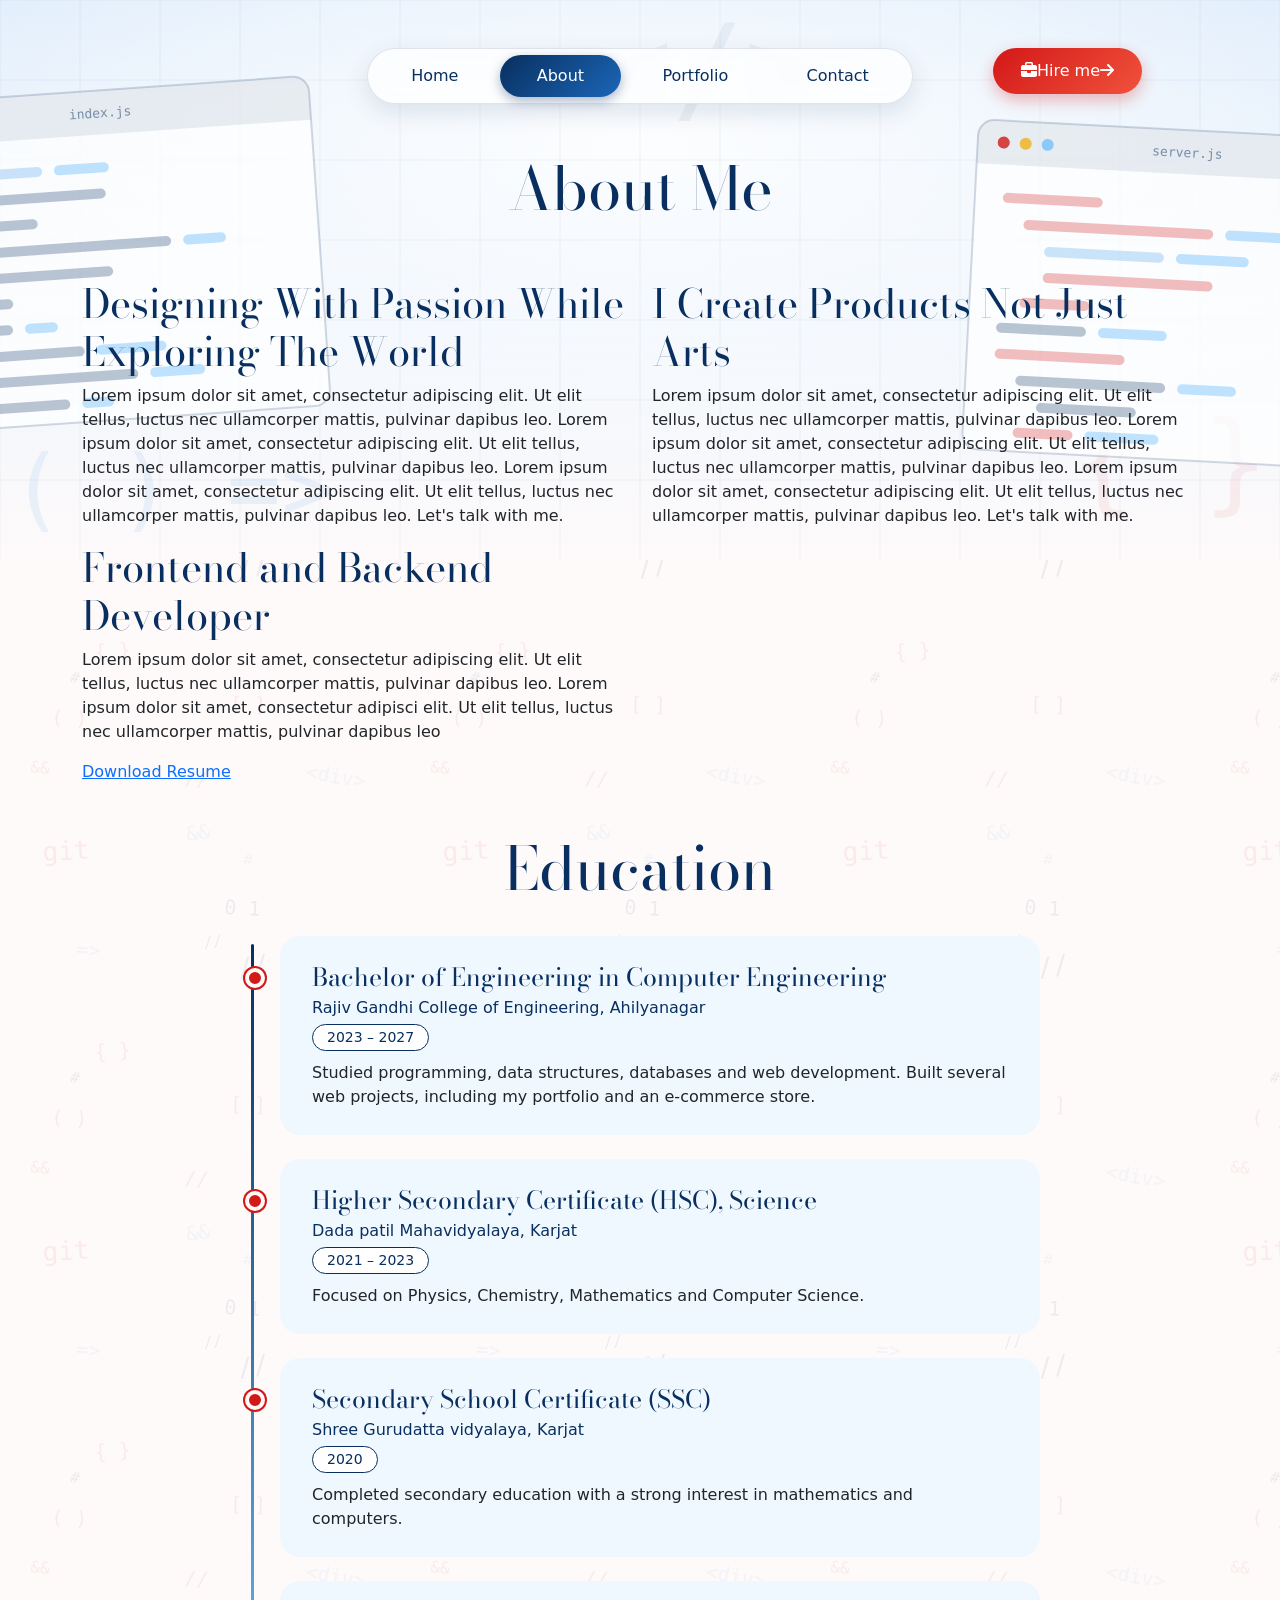
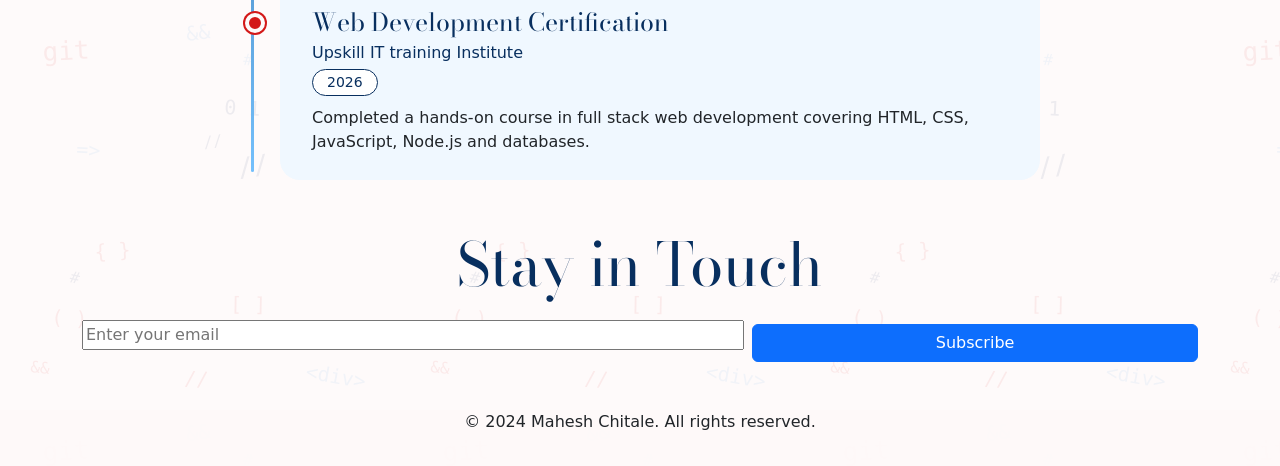
==== about.html @ 7a9d7ed0 "Add files via upload" ====
<!DOCTYPE html>
<html lang="en">

<head>
    <meta charset="UTF-8">
    <meta name="viewport" content="width=device-width, initial-scale=1.0">
    <title>Document</title>
    <link href="https://fonts.googleapis.com/css2?family=Bodoni+Moda:wght@400;500&display=swap" rel="stylesheet">
    <link href="https://cdn.jsdelivr.net/npm/bootstrap@5.3.8/dist/css/bootstrap.min.css" rel="stylesheet">
    <link rel="stylesheet" href="background.css">
    <link rel="stylesheet" href="navbar.css">
    <link rel="stylesheet" href="https://cdnjs.cloudflare.com/ajax/libs/font-awesome/6.7.2/css/all.min.css">

    <style>
        body {
            background-color: #FEFAFA;
            background-image: url("dev-hero.svg"), url("dev-pattern.svg");
            background-repeat: no-repeat, repeat;
            background-position: top center, 0 0;
            background-size: 100% 560px, 400px 400px;
        }

        /* keep text over the pattern easy to read */
        footer {
            background-color: rgba(254, 250, 250, 0.9);
            margin-top: 3rem;
            padding-bottom: 1rem;
        }

        @media (max-width: 767px) {
            body {
                background-size: auto 420px, 300px 300px;
            }
        }

        header .nav-pills {
            background: rgba(255, 255, 255, 0.75);
            backdrop-filter: blur(10px);
            -webkit-backdrop-filter: blur(10px);
            border: 1px solid rgba(8, 47, 95, 0.12);
            border-radius: 50rem;
            padding: 6px;
            gap: 4px;
            box-shadow: 0 8px 24px rgba(8, 47, 95, 0.12);
        }

        header .nav-pills .nav-link {
            color: #082F5F;
            font-weight: 500;
            border-radius: 50rem;
            padding: 9px 18px;
            transition: background-color .25s ease, color .25s ease, transform .25s ease;
        }

        header .nav-pills .nav-link:hover {
            background-color: #dcebfb;
            color: #082F5F;
            transform: translateY(-1px);
        }

        /* active page */
        header .nav-pills .nav-link.active {
            background: linear-gradient(135deg, #082F5F 0%, #1b66b8 100%);
            color: #fff;
            box-shadow: 0 4px 12px rgba(8, 47, 95, 0.35);
        }

        header .nav-pills .nav-link:focus-visible {
            outline: 3px solid #74c0fc;
            outline-offset: 2px;
        }

        /* Hire me button */
        header .btn-hire {
            background: linear-gradient(135deg, #d31818, #f0523c);
            color: #fff;
            border: 0;
            border-radius: 50rem;
            padding: 11px 28px;
            font-weight: 500;
            box-shadow: 0 6px 16px rgba(211, 24, 24, 0.3);
            transition: transform .25s ease, box-shadow .25s ease;
        }

        header .btn-hire:hover {
            color: #fff;
            transform: translateY(-2px);
            box-shadow: 0 10px 22px rgba(211, 24, 24, 0.4);
        }

        header .btn-hire:focus-visible {
            outline: 3px solid #74c0fc;
            outline-offset: 2px;
        }

        body {
            background-color: #FEFAFA;
        }

        .about_content {
            display: flex;
            flex-direction: row;

        }

        .about_heading h1 {
            font-family: 'Bodoni Moda', serif;
            font-size: 60px;
            font-weight: 400;
            color: #082F5F;
        }

        .about_content h2 {
            font-family: 'Bodoni Moda', serif;
            font-size: 40px;
            font-weight: 400;
            color: #082F5F;
        }

        .about_content3 h2 {
            font-family: 'Bodoni Moda', serif;
            font-size: 40px;
            font-weight: 400;
            color: #082F5F;
        }


        /* Education timeline */
        .education_heading h1 {
            font-family: 'Bodoni Moda', serif;
            font-size: 60px;
            font-weight: 400;
            color: #082F5F;
        }

        .timeline {
            position: relative;
            max-width: 800px;
            margin: 0 auto;
            padding-left: 40px;
        }

        .timeline::before {
            content: "";
            position: absolute;
            left: 11px;
            top: 8px;
            bottom: 8px;
            width: 3px;
            border-radius: 3px;
            background: linear-gradient(#082F5F, #74c0fc);
        }

        .timeline_item {
            position: relative;
            background-color: aliceblue;
            border: 2px solid transparent;
            border-radius: 20px;
            padding: 24px 30px;
            margin-bottom: 24px;
            transition: border-color .2s ease;
        }

        .timeline_item:hover {
            border-color: #082F5F;
        }

        .timeline_item::before {
            content: "";
            position: absolute;
            left: -37px;
            top: 30px;
            width: 20px;
            height: 20px;
            border-radius: 50%;
            background: rgb(211, 24, 24);
            border: 4px solid #FEFAFA;
            box-shadow: 0 0 0 2px rgb(211, 24, 24);
        }

        .timeline_item h3 {
            font-family: 'Bodoni Moda', serif;
            font-size: 25px;
            font-weight: 400;
            color: #082F5F;
            margin-bottom: 4px;
        }

        .timeline_item .institute {
            font-weight: 500;
            color: #082F5F;
            margin-bottom: 4px;
        }

        .timeline_item .edu_year {
            display: inline-block;
            background-color: #fff;
            color: #082F5F;
            border: 1px solid #082F5F;
            border-radius: 50rem;
            padding: 2px 14px;
            font-size: 14px;
            margin-bottom: 10px;
        }

        .timeline_item p {
            margin-bottom: 0;
        }

        @media (max-width: 767px) {
            .education_heading h1 {
                font-size: 40px;
            }

            .timeline_item {
                padding: 20px;
            }
        }
    </style>
</head>

<body>
    <header>
        <div class="container mt-5">
            <div class="row">
                <div class="col-3"></div>
                <div class="col-6">
                    <nav>
                        <ul class="nav nav-pills nav-fill">
                            <li class="nav-item">
                                <a class="nav-link " href="index.html">Home</a>
                            </li>
                            <li class="nav-item">
                                <a class="nav-link active" href="about.html">About</a>
                            </li>
                            <li class="nav-item">
                                <a class="nav-link" href="portfolio.html">Portfolio</a>
                            </li>
                            <li class="nav-item">
                                <a class="nav-link" href="contact.html">Contact</a>
                            </li>
                        </ul>
                    </nav>
                </div>
                <div class="col-3 text-center">
                    <a href="contact.html" class="btn btn-hire"><span class="hire_icon"><i
                                class="fa-solid fa-briefcase"></i></span>Hire me<i
                            class="fa-solid fa-arrow-right hire_arrow"></i></a>
                </div>
            </div>
        </div>
    </header>
    <section>

        <div class="container mt-5">
            <div class="row">
                <div class="col-12 text-center about_heading">
                    <h1 class="">About Me</h1>
                    <!-- <p>I'm a passionate developer with experience in creating modern web applications.</p> -->
                </div>

            </div>
            <div class="row about_content mt-5">
                <div class="col-6 about_content1">
                    <h2>Designing With Passion While Exploring The World</h2>
                    <p>Lorem ipsum dolor sit amet, consectetur adipiscing elit. Ut elit tellus, luctus nec ullamcorper
                        mattis, pulvinar dapibus leo. Lorem ipsum dolor sit amet, consectetur adipiscing elit. Ut elit
                        tellus, luctus nec ullamcorper mattis, pulvinar dapibus leo.

                        Lorem ipsum dolor sit amet, consectetur adipiscing elit. Ut elit tellus, luctus nec ullamcorper
                        mattis, pulvinar dapibus leo.

                        Let's talk with me.</p>
                </div>
                <div class="col-6 about_content2">
                    <h2>I Create Products Not Just Arts</h2>
                    <p>Lorem ipsum dolor sit amet, consectetur adipiscing elit. Ut elit tellus, luctus nec ullamcorper
                        mattis, pulvinar dapibus leo. Lorem ipsum dolor sit amet, consectetur adipiscing elit. Ut elit
                        tellus, luctus nec ullamcorper mattis, pulvinar dapibus leo.

                        Lorem ipsum dolor sit amet, consectetur adipiscing elit. Ut elit tellus, luctus nec ullamcorper
                        mattis, pulvinar dapibus leo.

                        Let's talk with me.</p>
                </div>
            </div>
            <div class="row">
                <div class="col-6 about_content3">
                    <h2>Frontend and Backend Developer</h2>
                    <p>Lorem ipsum dolor sit amet, consectetur adipiscing elit. Ut elit tellus, luctus nec
                        ullamcorper mattis, pulvinar dapibus leo. Lorem ipsum dolor sit amet, consectetur
                        adipisci elit. Ut elit tellus, luctus nec ullamcorper mattis, pulvinar dapibus leo</p>

                    <a href="resume.pdf" download>Download Resume</a>
                </div>

            </div>
        </div>
        <div class="container mt-5">
            <div class="row">
                <div class="col-12 text-center education_heading">
                    <h1>Education</h1>
                </div>
            </div>
            <div class="timeline mt-4">
                <div class="timeline_item">
                    <h3>Bachelor of Engineering in Computer Engineering</h3>
                    <p class="institute">Rajiv Gandhi College of Engineering, Ahilyanagar</p>
                    <span class="edu_year">2023 – 2027</span>
                    <p>Studied programming, data structures, databases and web development. Built several web projects,
                        including my portfolio and an e-commerce store.</p>
                </div>
                <div class="timeline_item">
                    <h3>Higher Secondary Certificate (HSC), Science</h3>
                    <p class="institute">Dada patil Mahavidyalaya, Karjat</p>
                    <span class="edu_year">2021 – 2023</span>
                    <p>Focused on Physics, Chemistry, Mathematics and Computer Science.</p>
                </div>
                <div class="timeline_item">
                    <h3>Secondary School Certificate (SSC)</h3>
                    <p class="institute">Shree Gurudatta vidyalaya, Karjat</p>
                    <span class="edu_year">2020</span>
                    <p>Completed secondary education with a strong interest in mathematics and computers.</p>
                </div>
                <div class="timeline_item">
                    <h3>Web Development Certification</h3>
                    <p class="institute">Upskill IT training Institute</p>
                    <span class="edu_year">2026</span>
                    <p>Completed a hands-on course in full stack web development covering HTML, CSS, JavaScript, Node.js
                        and databases.</p>
                </div>
            </div>
        </div>
        <div class="container mt-5">
            <div class="row">
                <div class="col-12 text-center about_heading">
                    <h1>Stay in Touch</h1>

                    <div class="d-flex align-items-center">
                        <input type="text" class="w-75" placeholder="Enter your email">
                        <button class="btn btn-primary mt-3 ms-2 w-50">Subscribe</button>
                    </div>
                </div>
            </div>
        </div>
    </section>
    <footer>
        <div class="container mt-5">
            <div class="row">
                <div class="col-12 text-center">
                    <p>&copy; 2024 Mahesh Chitale. All rights reserved.</p>
                </div>
            </div>
        </div>
    </footer>
</body>

</html>
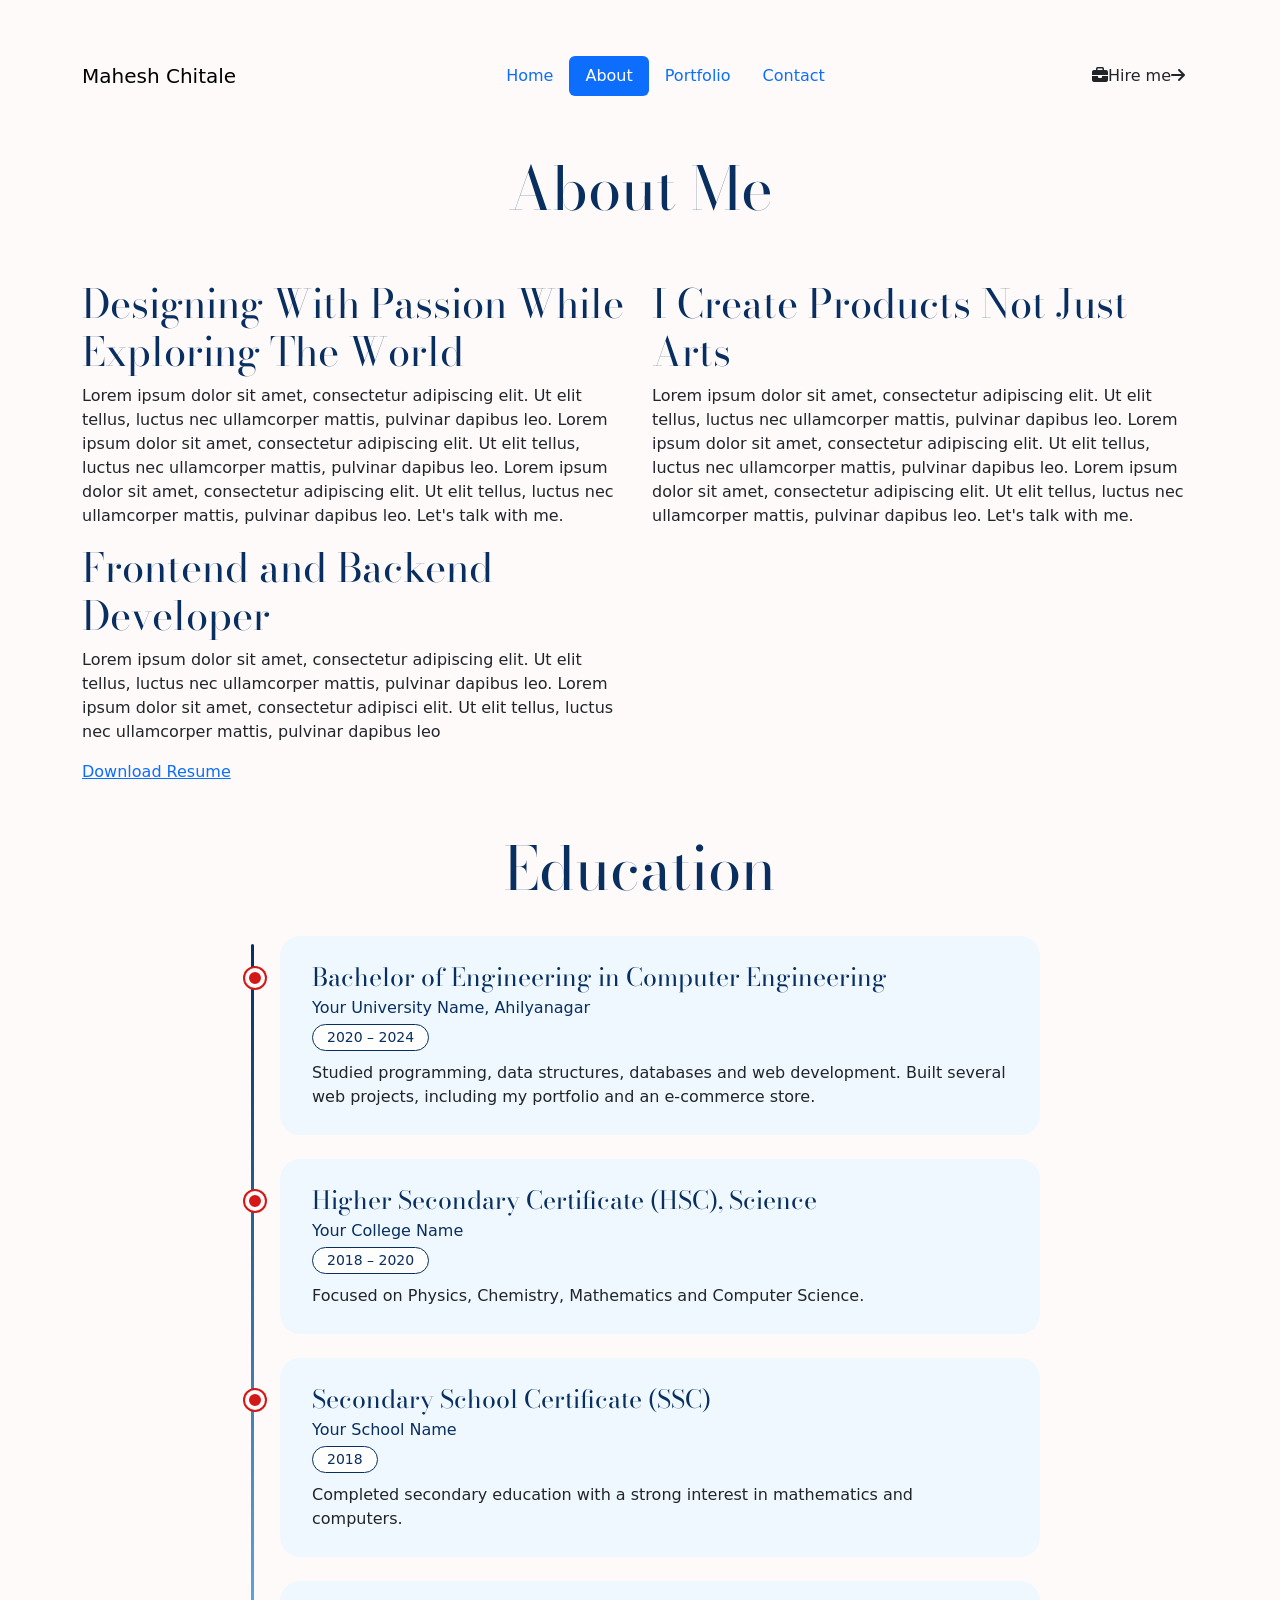
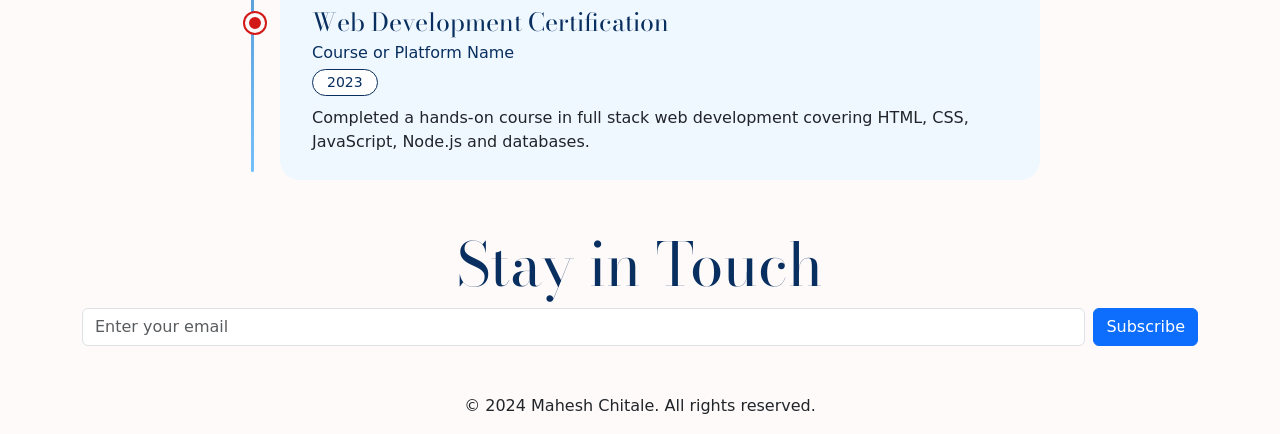
==== commit 835721e9: "Refactor about.html structure and styles" ====
--- a/about.html
+++ b/about.html
@@ -9,92 +9,12 @@
     <link href="https://cdn.jsdelivr.net/npm/bootstrap@5.3.8/dist/css/bootstrap.min.css" rel="stylesheet">
     <link rel="stylesheet" href="background.css">
     <link rel="stylesheet" href="navbar.css">
+    <link rel="stylesheet" href="Responsive.css">
     <link rel="stylesheet" href="https://cdnjs.cloudflare.com/ajax/libs/font-awesome/6.7.2/css/all.min.css">
 
     <style>
         body {
             background-color: #FEFAFA;
-            background-image: url("dev-hero.svg"), url("dev-pattern.svg");
-            background-repeat: no-repeat, repeat;
-            background-position: top center, 0 0;
-            background-size: 100% 560px, 400px 400px;
-        }
-
-        /* keep text over the pattern easy to read */
-        footer {
-            background-color: rgba(254, 250, 250, 0.9);
-            margin-top: 3rem;
-            padding-bottom: 1rem;
-        }
-
-        @media (max-width: 767px) {
-            body {
-                background-size: auto 420px, 300px 300px;
-            }
-        }
-
-        header .nav-pills {
-            background: rgba(255, 255, 255, 0.75);
-            backdrop-filter: blur(10px);
-            -webkit-backdrop-filter: blur(10px);
-            border: 1px solid rgba(8, 47, 95, 0.12);
-            border-radius: 50rem;
-            padding: 6px;
-            gap: 4px;
-            box-shadow: 0 8px 24px rgba(8, 47, 95, 0.12);
-        }
-
-        header .nav-pills .nav-link {
-            color: #082F5F;
-            font-weight: 500;
-            border-radius: 50rem;
-            padding: 9px 18px;
-            transition: background-color .25s ease, color .25s ease, transform .25s ease;
-        }
-
-        header .nav-pills .nav-link:hover {
-            background-color: #dcebfb;
-            color: #082F5F;
-            transform: translateY(-1px);
-        }
-
-        /* active page */
-        header .nav-pills .nav-link.active {
-            background: linear-gradient(135deg, #082F5F 0%, #1b66b8 100%);
-            color: #fff;
-            box-shadow: 0 4px 12px rgba(8, 47, 95, 0.35);
-        }
-
-        header .nav-pills .nav-link:focus-visible {
-            outline: 3px solid #74c0fc;
-            outline-offset: 2px;
-        }
-
-        /* Hire me button */
-        header .btn-hire {
-            background: linear-gradient(135deg, #d31818, #f0523c);
-            color: #fff;
-            border: 0;
-            border-radius: 50rem;
-            padding: 11px 28px;
-            font-weight: 500;
-            box-shadow: 0 6px 16px rgba(211, 24, 24, 0.3);
-            transition: transform .25s ease, box-shadow .25s ease;
-        }
-
-        header .btn-hire:hover {
-            color: #fff;
-            transform: translateY(-2px);
-            box-shadow: 0 10px 22px rgba(211, 24, 24, 0.4);
-        }
-
-        header .btn-hire:focus-visible {
-            outline: 3px solid #74c0fc;
-            outline-offset: 2px;
-        }
-
-        body {
-            background-color: #FEFAFA;
         }
 
         .about_content {
@@ -102,8 +22,7 @@
             flex-direction: row;
 
         }
-
-        .about_heading h1 {
+        .about_heading h1{
             font-family: 'Bodoni Moda', serif;
             font-size: 60px;
             font-weight: 400;
@@ -116,15 +35,14 @@
             font-weight: 400;
             color: #082F5F;
         }
-
-        .about_content3 h2 {
+        .about_content3 h2{
             font-family: 'Bodoni Moda', serif;
             font-size: 40px;
             font-weight: 400;
             color: #082F5F;
         }
 
-
+        
         /* Education timeline */
         .education_heading h1 {
             font-family: 'Bodoni Moda', serif;
@@ -208,30 +126,29 @@
         }
 
         @media (max-width: 767px) {
-            .education_heading h1 {
-                font-size: 40px;
-            }
-
-            .timeline_item {
-                padding: 20px;
-            }
+            .education_heading h1 { font-size: 40px; }
+            .timeline_item { padding: 20px; }
         }
     </style>
 </head>
 
 <body>
     <header>
-        <div class="container mt-5">
-            <div class="row">
-                <div class="col-3"></div>
-                <div class="col-6">
-                    <nav>
-                        <ul class="nav nav-pills nav-fill">
-                            <li class="nav-item">
-                                <a class="nav-link " href="index.html">Home</a>
-                            </li>
-                            <li class="nav-item">
-                                <a class="nav-link active" href="about.html">About</a>
+        <div class="container mt-4 mt-lg-5">
+            <nav class="navbar navbar-expand-lg site_nav" aria-label="Main navigation">
+                <a class="navbar-brand site_brand" href="home.html">Mahesh Chitale</a>
+                <button class="navbar-toggler" type="button" data-bs-toggle="collapse" data-bs-target="#mainNav"
+                    aria-controls="mainNav" aria-expanded="false" aria-label="Toggle navigation">
+                    <i class="fa-solid fa-bars icon_open"></i>
+                    <i class="fa-solid fa-xmark icon_close"></i>
+                </button>
+                <div class="collapse navbar-collapse" id="mainNav">
+                    <ul class="nav nav-pills nav-fill mx-lg-auto">
+                            <li class="nav-item">
+                                <a class="nav-link" href="index.html">Home</a>
+                            </li>
+                            <li class="nav-item">
+                                <a class="nav-link active" href="about.html" aria-current="page">About</a>
                             </li>
                             <li class="nav-item">
                                 <a class="nav-link" href="portfolio.html">Portfolio</a>
@@ -239,15 +156,10 @@
                             <li class="nav-item">
                                 <a class="nav-link" href="contact.html">Contact</a>
                             </li>
-                        </ul>
-                    </nav>
-                </div>
-                <div class="col-3 text-center">
-                    <a href="contact.html" class="btn btn-hire"><span class="hire_icon"><i
-                                class="fa-solid fa-briefcase"></i></span>Hire me<i
-                            class="fa-solid fa-arrow-right hire_arrow"></i></a>
-                </div>
-            </div>
+                    </ul>
+                    <a href="contact.html" class="btn btn-hire"><span class="hire_icon"><i class="fa-solid fa-briefcase"></i></span>Hire me<i class="fa-solid fa-arrow-right hire_arrow"></i></a>
+                </div>
+            </nav>
         </div>
     </header>
     <section>
@@ -261,7 +173,7 @@
 
             </div>
             <div class="row about_content mt-5">
-                <div class="col-6 about_content1">
+                <div class="col-12 col-md-6 about_content1">
                     <h2>Designing With Passion While Exploring The World</h2>
                     <p>Lorem ipsum dolor sit amet, consectetur adipiscing elit. Ut elit tellus, luctus nec ullamcorper
                         mattis, pulvinar dapibus leo. Lorem ipsum dolor sit amet, consectetur adipiscing elit. Ut elit
@@ -272,7 +184,7 @@
 
                         Let's talk with me.</p>
                 </div>
-                <div class="col-6 about_content2">
+                <div class="col-12 col-md-6 about_content2">
                     <h2>I Create Products Not Just Arts</h2>
                     <p>Lorem ipsum dolor sit amet, consectetur adipiscing elit. Ut elit tellus, luctus nec ullamcorper
                         mattis, pulvinar dapibus leo. Lorem ipsum dolor sit amet, consectetur adipiscing elit. Ut elit
@@ -285,13 +197,13 @@
                 </div>
             </div>
             <div class="row">
-                <div class="col-6 about_content3">
+                <div class="col-12 col-md-6 about_content3">
                     <h2>Frontend and Backend Developer</h2>
                     <p>Lorem ipsum dolor sit amet, consectetur adipiscing elit. Ut elit tellus, luctus nec
                         ullamcorper mattis, pulvinar dapibus leo. Lorem ipsum dolor sit amet, consectetur
                         adipisci elit. Ut elit tellus, luctus nec ullamcorper mattis, pulvinar dapibus leo</p>
 
-                    <a href="resume.pdf" download>Download Resume</a>
+                   <a href="resume.pdf" download>Download Resume</a>
                 </div>
 
             </div>
@@ -305,29 +217,27 @@
             <div class="timeline mt-4">
                 <div class="timeline_item">
                     <h3>Bachelor of Engineering in Computer Engineering</h3>
-                    <p class="institute">Rajiv Gandhi College of Engineering, Ahilyanagar</p>
-                    <span class="edu_year">2023 – 2027</span>
-                    <p>Studied programming, data structures, databases and web development. Built several web projects,
-                        including my portfolio and an e-commerce store.</p>
+                    <p class="institute">Your University Name, Ahilyanagar</p>
+                    <span class="edu_year">2020 – 2024</span>
+                    <p>Studied programming, data structures, databases and web development. Built several web projects, including my portfolio and an e-commerce store.</p>
                 </div>
                 <div class="timeline_item">
                     <h3>Higher Secondary Certificate (HSC), Science</h3>
-                    <p class="institute">Dada patil Mahavidyalaya, Karjat</p>
-                    <span class="edu_year">2021 – 2023</span>
+                    <p class="institute">Your College Name</p>
+                    <span class="edu_year">2018 – 2020</span>
                     <p>Focused on Physics, Chemistry, Mathematics and Computer Science.</p>
                 </div>
                 <div class="timeline_item">
                     <h3>Secondary School Certificate (SSC)</h3>
-                    <p class="institute">Shree Gurudatta vidyalaya, Karjat</p>
-                    <span class="edu_year">2020</span>
+                    <p class="institute">Your School Name</p>
+                    <span class="edu_year">2018</span>
                     <p>Completed secondary education with a strong interest in mathematics and computers.</p>
                 </div>
                 <div class="timeline_item">
                     <h3>Web Development Certification</h3>
-                    <p class="institute">Upskill IT training Institute</p>
-                    <span class="edu_year">2026</span>
-                    <p>Completed a hands-on course in full stack web development covering HTML, CSS, JavaScript, Node.js
-                        and databases.</p>
+                    <p class="institute">Course or Platform Name</p>
+                    <span class="edu_year">2023</span>
+                    <p>Completed a hands-on course in full stack web development covering HTML, CSS, JavaScript, Node.js and databases.</p>
                 </div>
             </div>
         </div>
@@ -335,10 +245,10 @@
             <div class="row">
                 <div class="col-12 text-center about_heading">
                     <h1>Stay in Touch</h1>
-
-                    <div class="d-flex align-items-center">
-                        <input type="text" class="w-75" placeholder="Enter your email">
-                        <button class="btn btn-primary mt-3 ms-2 w-50">Subscribe</button>
+                   
+                    <div class="d-flex flex-column flex-sm-row align-items-stretch gap-2 subscribe_box">
+                        <input type="email" class="form-control" placeholder="Enter your email" aria-label="Email address">
+                        <button class="btn btn-primary">Subscribe</button>
                     </div>
                 </div>
             </div>
@@ -353,6 +263,7 @@
             </div>
         </div>
     </footer>
+<script src="https://cdn.jsdelivr.net/npm/bootstrap@5.3.8/dist/js/bootstrap.bundle.min.js"></script>
 </body>
 
-</html>+</html>
